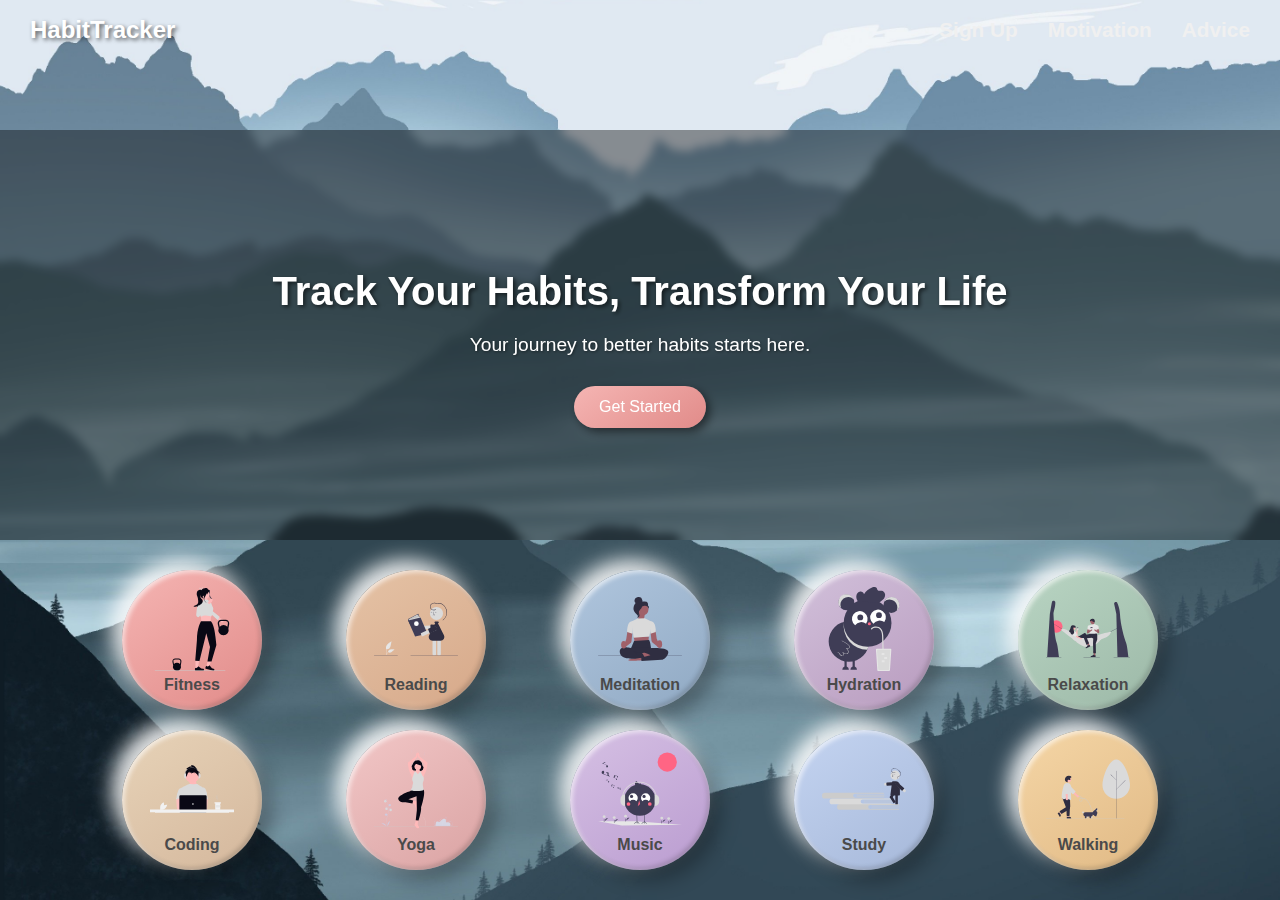
==== index.html @ 09db8ecf "add navbar" ====
<!DOCTYPE html>
<html lang="ru">
  <head>
    <meta charset="UTF-8" />
    <meta name="viewport" content="width=device-width, initial-scale=1.0" />
    <title>Трекер привычек</title>
    <link rel="stylesheet" href="styles.css" />
  </head>
  <body>
    <nav class="navbar">
      <div class="nav-logo">HabitTracker</div>
      <ul class="nav-links">
        <li><a href="#signup">Sign Up</a></li>
        <li><a href="#motivation">Motivation</a></li>
        <li><a href="#advice">Advice</a></li>
      </ul>
    </nav>

    <section class="hero-section">
      <div class="hero-content">
        <h1>Track Your Habits, Transform Your Life</h1>
        <p>Your journey to better habits starts here.</p>
        <button class="cta-button">Get Started</button>
      </div>
    </section>

    <div class="container">
      <div class="grid">
        <a href="calendar.html?habit=fitness" class="habit-button fitness"
          ><img src="images/fitness.svg" alt="Fitness" />Fitness</a
        >
        <a href="calendar.html?habit=reading" class="habit-button reading"
          ><img src="images/reading.svg" alt="Reading" />Reading</a
        >
        <a href="calendar.html?habit=meditation" class="habit-button meditation"
          ><img src="images/meditation.svg" alt="Meditation" />Meditation</a
        >
        <a href="calendar.html?habit=hydration" class="habit-button hydration"
          ><img src="images/hydration.svg" alt="Hydration" />Hydration</a
        >
        <a
          href="calendar.html?habit=relaxsation"
          class="habit-button relaxation"
          ><img src="images/relaxation.svg" alt="Relaxation" />Relaxation</a
        >
        <a href="calendar.html?habit=coding" class="habit-button coding"
          ><img src="images/coding.svg" alt="Coding" />Coding</a
        >
        <a href="calendar.html?habit=yoga" class="habit-button yoga"
          ><img src="images/yoga.svg" alt="Yoga" />Yoga</a
        >
        <a href="calendar.html?habit=music" class="habit-button music"
          ><img src="images/music.svg" alt="Music" />Music</a
        >
        <a href="calendar.html?habit=study" class="habit-button study"
          ><img src="images/study.svg" alt="Study" />Study</a
        >
        <a href="calendar.html?habit=walking" class="habit-button walking"
          ><img src="images/walking.svg" alt="Walking" />Walking</a
        >
      </div>
    </div>
    <script src="script.js"></script>
  </body>
</html>
---- styles.css ----
body {
  background-image: url("images/mountains.jpg");
  background-size: cover;
  background-position: center;
  background-repeat: no-repeat;
  text-align: center;
  font-family: "Poppins", sans-serif;
  min-height: 100vh;
  display: flex;
  flex-direction: column;
  justify-content: flex-end;
  align-items: center;
  padding-bottom: 20px;
  margin: 0;
}

html,
body {
  overflow-y: auto;
  height: 100%;
  margin: 0;
  padding: 0;
}

.navbar {
  width: 100%;
  height: 60px;
  display: flex;
  justify-content: space-between;
  align-items: center;
  padding: 0 30px;
  box-sizing: border-box;
  position: absolute;
  top: 0;
  left: 0;
  color: #fff;
  z-index: 100;
}

.nav-logo {
  font-size: 1.5rem;
  font-weight: bold;
  text-shadow: 2px 2px 4px rgba(0, 0, 0, 0.6);
}

.nav-links {
  list-style: none;
  display: flex;
  gap: 30px;
  margin: 0;
  padding: 0;
}

.nav-links li a {
  text-decoration: none;
  font-size: 1.3rem;
  font-weight: 600;
  color: #f0f0f0;
  position: relative;
  transition: color 0.3s ease;
}

.nav-links li a::after {
  content: "";
  position: absolute;
  left: 0;
  bottom: -5px;
  width: 100%;
  height: 3px;
  background: #f5b5b3;
  border-radius: 2px;
  transform: scaleX(0);
  transition: transform 0.3s ease;
}

.nav-links li a:hover {
  color: #f5b5b3;
}

.nav-links li a:hover::after {
  transform: scaleX(1);
}

.hero-section {
  height: 410px;
  width: 100%;
  display: flex;
  flex-direction: column;
  justify-content: center;
  align-items: center;
  color: #fff;
  text-align: center;
  padding: 20px;
  box-sizing: border-box;
  background: rgba(0, 0, 0, 0.4);
  backdrop-filter: blur(5px);
  margin-bottom: 30px; /* Add space between hero section and buttons */
}

.hero-content h1 {
  font-size: 2.5rem;
  margin-bottom: 20px;
  text-shadow: 2px 2px 4px rgba(0, 0, 0, 0.6);
}

.hero-content p {
  font-size: 1.2rem;
  margin-bottom: 30px;
  text-shadow: 1px 1px 3px rgba(0, 0, 0, 0.5);
}

.cta-button {
  padding: 12px 25px;
  border: none;
  border-radius: 25px;
  background: linear-gradient(145deg, #f5b5b3, #e18b89);
  color: #fff;
  font-size: 1rem;
  cursor: pointer;
  transition: transform 0.3s;
  box-shadow: 4px 4px 10px rgba(0, 0, 0, 0.5);
}

.cta-button:hover {
  transform: scale(1.05);
}

.container {
  padding: 0;
  width: 100vw;
  max-width: 1100px;
  margin: 0 auto;
  display: flex;
  justify-content: center;
}

.grid {
  display: grid;
  grid-template-columns: repeat(5, 1fr);
  gap: 20px;
  justify-content: center;
  width: 100%;
  max-width: none;
  margin: 0 auto;
  padding-bottom: 30px;
  justify-items: center;
}

/* === 3D КНОПКИ === */
.habit-button {
  text-decoration: none;
  border: none;
  border-radius: 50%;
  width: 140px;
  height: 140px;
  font-size: 16px;
  font-weight: bold;
  color: #4a4a4a;
  display: flex;
  flex-direction: column;
  align-items: center;
  justify-content: center;
  background: linear-gradient(145deg, #e8e8e8, #c5c5c5); /* Объёмный эффект */

  /* ГЛУБОКИЕ ТЕНИ (эффект выпуклости) */
  box-shadow: 10px 10px 20px rgba(0, 0, 0, 0.3),
    -10px -10px 20px rgba(255, 255, 255, 0.9),
    inset 2px 2px 5px rgba(255, 255, 255, 0.7),
    inset -2px -2px 5px rgba(0, 0, 0, 0.2);

  transition: transform 0.3s, box-shadow 0.3s;
  cursor: pointer;
}

/* При нажатии (эффект вдавливания) */
.habit-button:active {
  box-shadow: inset 8px 8px 15px rgba(0, 0, 0, 0.3),
    inset -8px -8px 15px rgba(255, 255, 255, 0.9);
  transform: scale(0.95);
}

/* Иконки */
.habit-button img {
  width: 60%;
  height: 60%;
  margin-bottom: 5px;
}

/* Анимация при наведении */
.habit-button:hover {
  transform: scale(1.1);
}

/* 🎨 Точные пастельные цвета */
.habit-button.fitness {
  background: linear-gradient(145deg, #f5b5b3, #e18b89);
}
.habit-button.reading {
  background: linear-gradient(145deg, #e5c3a6, #d6a889);
}
.habit-button.meditation {
  background: linear-gradient(145deg, #b0c6de, #90a9c3);
}
.habit-button.hydration {
  background: linear-gradient(145deg, #d2c1db, #b89bbe);
}
.habit-button.relaxation {
  background: linear-gradient(145deg, #b9d5c3, #9cb8a7);
}
.habit-button.coding {
  background: linear-gradient(145deg, #e7d3b8, #d4b79c);
}
.habit-button.yoga {
  background: linear-gradient(145deg, #f2c7c7, #daa3a3);
}
.habit-button.music {
  background: linear-gradient(145deg, #d6c1e4, #ba9cd0);
}
.habit-button.study {
  background: linear-gradient(145deg, #c4d4f1, #a6b8d9);
}
.habit-button.walking {
  background: linear-gradient(145deg, #f5d6a6, #e0b985);
}
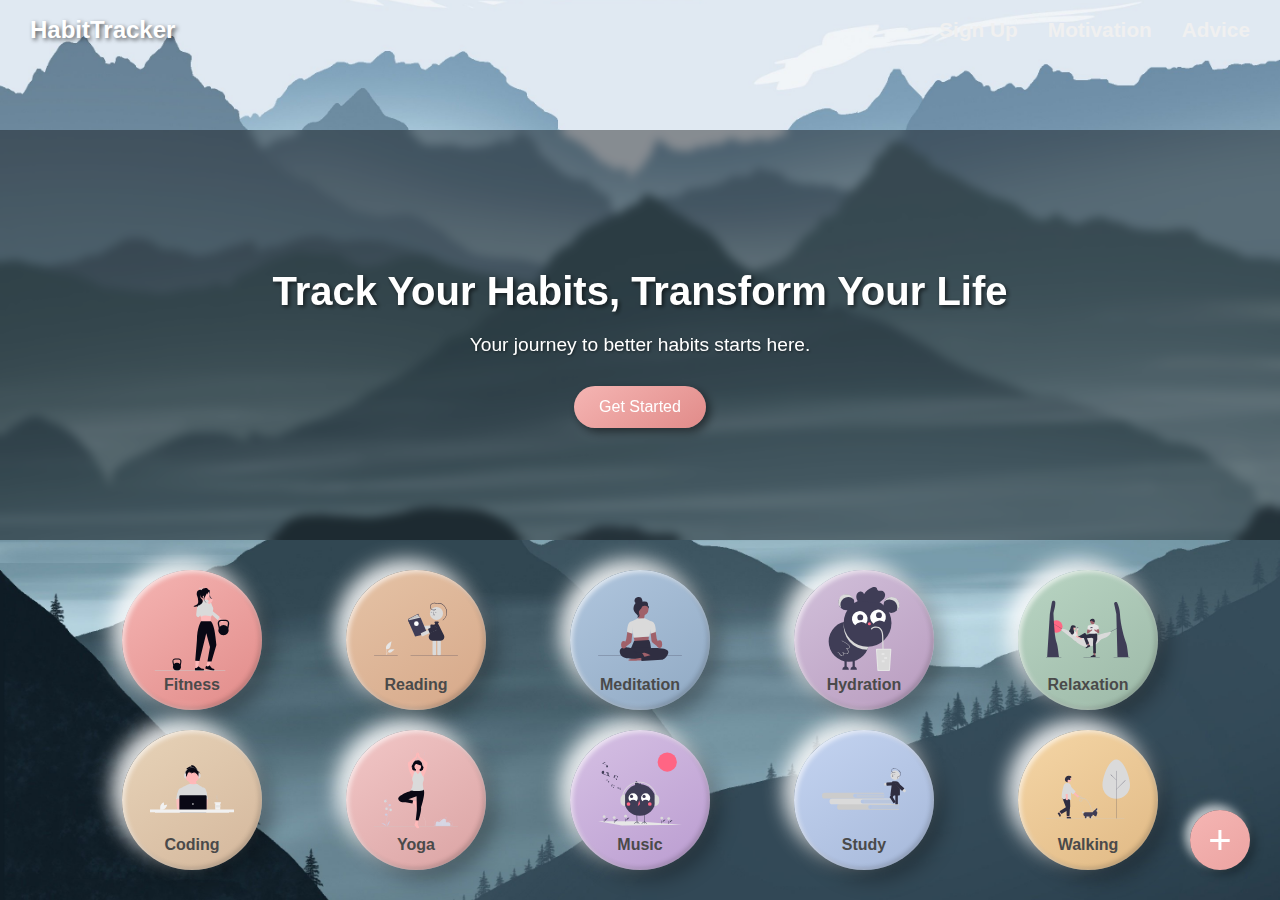
==== commit 8c621c50: "make "add button"" ====
--- a/index.html
+++ b/index.html
@@ -59,6 +59,7 @@
           ><img src="images/walking.svg" alt="Walking" />Walking</a
         >
       </div>
+      <button class="add-button">+</button>
     </div>
     <script src="script.js"></script>
   </body>
--- a/styles.css
+++ b/styles.css
@@ -222,3 +222,33 @@
 .habit-button.walking {
   background: linear-gradient(145deg, #f5d6a6, #e0b985);
 }
+
+.add-button {
+  position: fixed;
+  bottom: 30px;
+  right: 30px;
+  width: 60px;
+  height: 60px;
+  border: none;
+  border-radius: 50%;
+  background: linear-gradient(145deg, #f5b5b3, #eca4a2);
+  box-shadow: 5px 5px 10px rgba(0, 0, 0, 0.3),
+    -5px -5px 10px rgba(255, 255, 255, 0.7);
+  color: #fff;
+  font-size: 2.5rem;
+  cursor: pointer;
+  transition: transform 0.3s, box-shadow 0.3s;
+  display: flex;
+  align-items: center;
+  justify-content: center;
+}
+
+.add-button:hover {
+  transform: scale(1.1);
+}
+
+.add-button:active {
+  box-shadow: inset 5px 5px 10px rgba(0, 0, 0, 0.3),
+    inset -5px -5px 10px rgba(255, 255, 255, 0.7);
+  transform: scale(0.95);
+}
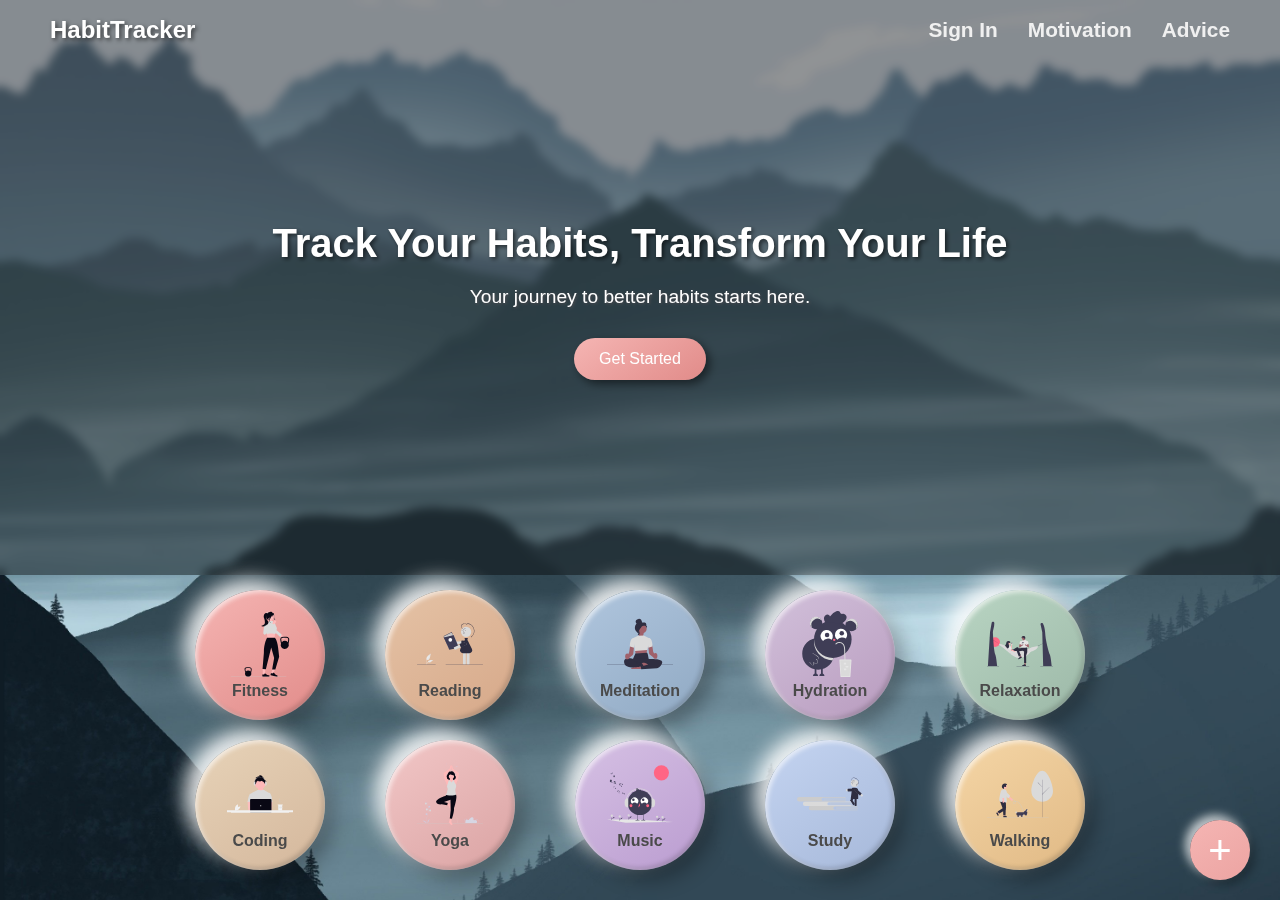
==== commit 81683d79: "commit of current state" ====
--- a/index.html
+++ b/index.html
@@ -1,16 +1,16 @@
 <!DOCTYPE html>
-<html lang="ru">
+<html lang="eng">
   <head>
     <meta charset="UTF-8" />
     <meta name="viewport" content="width=device-width, initial-scale=1.0" />
-    <title>Трекер привычек</title>
+    <title>Habit Tracker</title>
     <link rel="stylesheet" href="styles.css" />
   </head>
   <body>
     <nav class="navbar">
       <div class="nav-logo">HabitTracker</div>
       <ul class="nav-links">
-        <li><a href="#signup">Sign Up</a></li>
+        <li><a href="#signup">Sign In</a></li>
         <li><a href="#motivation">Motivation</a></li>
         <li><a href="#advice">Advice</a></li>
       </ul>
@@ -27,39 +27,66 @@
     <div class="container">
       <div class="grid">
         <a href="calendar.html?habit=fitness" class="habit-button fitness"
-          ><img src="images/fitness.svg" alt="Fitness" />Fitness</a
-        >
+          ><img src="images/fitness.svg" alt="Fitness" />Fitness
+        </a>
+        <button class="delete-button">×</button>
         <a href="calendar.html?habit=reading" class="habit-button reading"
-          ><img src="images/reading.svg" alt="Reading" />Reading</a
-        >
+          ><img src="images/reading.svg" alt="Reading" />Reading
+        </a>
+        <button class="delete-button">×</button>
         <a href="calendar.html?habit=meditation" class="habit-button meditation"
-          ><img src="images/meditation.svg" alt="Meditation" />Meditation</a
-        >
+          ><img src="images/meditation.svg" alt="Meditation" />Meditation
+        </a>
+        <button class="delete-button">×</button>
         <a href="calendar.html?habit=hydration" class="habit-button hydration"
-          ><img src="images/hydration.svg" alt="Hydration" />Hydration</a
-        >
+          ><img src="images/hydration.svg" alt="Hydration" />Hydration
+        </a>
+        <button class="delete-button">×</button>
         <a
           href="calendar.html?habit=relaxsation"
           class="habit-button relaxation"
-          ><img src="images/relaxation.svg" alt="Relaxation" />Relaxation</a
-        >
+          ><img src="images/relaxation.svg" alt="Relaxation" />Relaxation
+        </a>
+        <button class="delete-button">×</button>
         <a href="calendar.html?habit=coding" class="habit-button coding"
-          ><img src="images/coding.svg" alt="Coding" />Coding</a
-        >
+          ><img src="images/coding.svg" alt="Coding" />Coding
+        </a>
+        <button class="delete-button">×</button>
         <a href="calendar.html?habit=yoga" class="habit-button yoga"
-          ><img src="images/yoga.svg" alt="Yoga" />Yoga</a
-        >
+          ><img src="images/yoga.svg" alt="Yoga" />Yoga
+        </a>
+        <button class="delete-button">×</button>
         <a href="calendar.html?habit=music" class="habit-button music"
-          ><img src="images/music.svg" alt="Music" />Music</a
-        >
+          ><img src="images/music.svg" alt="Music" />Music
+        </a>
+        <button class="delete-button">×</button>
         <a href="calendar.html?habit=study" class="habit-button study"
-          ><img src="images/study.svg" alt="Study" />Study</a
-        >
+          ><img src="images/study.svg" alt="Study" />Study
+        </a>
+        <button class="delete-button">×</button>
         <a href="calendar.html?habit=walking" class="habit-button walking"
-          ><img src="images/walking.svg" alt="Walking" />Walking</a
-        >
+          ><img src="images/walking.svg" alt="Walking" />Walking
+        </a>
+        <button class="delete-button">×</button>
       </div>
       <button class="add-button">+</button>
+      <!-- To add new habbits -->
+      <div id="habitModal" class="modal">
+        <div class="modal-content">
+          <span class="close">&times;</span>
+          <h2>Add a New Habit</h2>
+
+          <input type="text" id="habitInput" placeholder="Enter habit name" />
+
+          <label for="habitImage">Upload Image:</label>
+          <input type="file" id="habitImage" accept="image/*" />
+
+          <p>And/Or Choose a Color:</p>
+          <div class="color-options"></div>
+
+          <button id="saveHabit">Save</button>
+        </div>
+      </div>
     </div>
     <script src="script.js"></script>
   </body>
--- a/styles.css
+++ b/styles.css
@@ -1,3 +1,4 @@
+/* good */
 body {
   background-image: url("images/mountains.jpg");
   background-size: cover;
@@ -8,10 +9,13 @@
   min-height: 100vh;
   display: flex;
   flex-direction: column;
-  justify-content: flex-end;
+  justify-content: flex-start;
   align-items: center;
   padding-bottom: 20px;
   margin: 0;
+  padding: 0;
+  overflow-y: auto;
+  height: auto;
 }
 
 html,
@@ -28,13 +32,15 @@
   display: flex;
   justify-content: space-between;
   align-items: center;
-  padding: 0 30px;
+  padding: 0 50px;
   box-sizing: border-box;
   position: absolute;
   top: 0;
   left: 0;
   color: #fff;
-  z-index: 100;
+  z-index: 10;
+  background: none;
+  backdrop-filter: none;
 }
 
 .nav-logo {
@@ -82,7 +88,7 @@
 }
 
 .hero-section {
-  height: 410px;
+  height: 100vh;
   width: 100%;
   display: flex;
   flex-direction: column;
@@ -90,11 +96,12 @@
   align-items: center;
   color: #fff;
   text-align: center;
-  padding: 20px;
+  padding: 35px 0;
   box-sizing: border-box;
   background: rgba(0, 0, 0, 0.4);
   backdrop-filter: blur(5px);
   margin-bottom: 30px; /* Add space between hero section and buttons */
+  position: relative;
 }
 
 .hero-content h1 {
@@ -106,7 +113,7 @@
 .hero-content p {
   font-size: 1.2rem;
   margin-bottom: 30px;
-  text-shadow: 1px 1px 3px rgba(0, 0, 0, 0.5);
+  text-shadow: 1px 1px 3px rgba(116, 91, 91, 0.5);
 }
 
 .cta-button {
@@ -126,24 +133,37 @@
 }
 
 .container {
-  padding: 0;
-  width: 100vw;
+  padding: 15px; /* this*/
+  width: 100%;
   max-width: 1100px;
   margin: 0 auto;
   display: flex;
-  justify-content: center;
+  align-items: center; /* Center content */
+  min-height: 100vh; /* Allow growth */
+  overflow-y: auto; /* Ensure scrolling */
+  overflow: visible;
+  min-height: auto;
+  flex-wrap: wrap;
+  flex-direction: column; /* Ensure buttons stack naturally */
+  justify-content: center;
+  gap: 20px;
+  margin-top: -30px;
+  padding-bottom: 0;
+  margin-bottom: 0;
 }
 
 .grid {
   display: grid;
-  grid-template-columns: repeat(5, 1fr);
+  grid-template-columns: repeat(5, 170px);
   gap: 20px;
   justify-content: center;
+  align-items: center;
   width: 100%;
   max-width: none;
   margin: 0 auto;
   padding-bottom: 30px;
   justify-items: center;
+  overflow: visible;
 }
 
 /* === 3D КНОПКИ === */
@@ -151,8 +171,9 @@
   text-decoration: none;
   border: none;
   border-radius: 50%;
-  width: 140px;
-  height: 140px;
+  width: 130px;
+  height: 130px;
+  max-height: 130px;
   font-size: 16px;
   font-weight: bold;
   color: #4a4a4a;
@@ -161,6 +182,11 @@
   align-items: center;
   justify-content: center;
   background: linear-gradient(145deg, #e8e8e8, #c5c5c5); /* Объёмный эффект */
+  overflow: visible;
+  box-sizing: border-box;
+  margin: 0;
+  padding: 10px;
+  position: relative;
 
   /* ГЛУБОКИЕ ТЕНИ (эффект выпуклости) */
   box-shadow: 10px 10px 20px rgba(0, 0, 0, 0.3),
@@ -223,9 +249,54 @@
   background: linear-gradient(145deg, #f5d6a6, #e0b985);
 }
 
+.delete-button {
+  position: absolute;
+  top: -10px; /* Adjust position slightly above */
+  right: -10px; /* Adjust position slightly outside */
+  width: 30px;
+  height: 30px;
+  background: #121111;
+  color: white;
+  font-size: 16px;
+  border: none;
+  border-radius: 50%;
+  display: none; /* Initially hidden */
+  align-items: center;
+  justify-content: center;
+  cursor: pointer;
+  box-shadow: 2px 2px 5px rgba(0, 0, 0, 0.2);
+  transition: transform 0.2s, opacity 0.2s;
+  z-index: 1000;
+  pointer-events: auto;
+}
+
+.habit-button:hover .delete-button {
+  display: flex !important; /* Show button on hover */
+}
+
+.delete-button:hover {
+  transform: scale(1.1);
+}
+
+.habit-button:hover .delete-button,
+.habit-button .delete-button:hover {
+  display: flex !important;
+}
+
+.habit-button::after {
+  content: "";
+  position: absolute;
+  top: -10px; /* Adjust as needed */
+  right: -10px; /* Adjust as needed */
+  width: 40px; /* Width of the invisible bridge */
+  height: 40px; /* Height of the invisible bridge */
+  background: transparent; /* Invisible area */
+  pointer-events: auto; /* Allows hover detection */
+}
+
 .add-button {
   position: fixed;
-  bottom: 30px;
+  bottom: 20px;
   right: 30px;
   width: 60px;
   height: 60px;
@@ -252,3 +323,147 @@
     inset -5px -5px 10px rgba(255, 255, 255, 0.7);
   transform: scale(0.95);
 }
+
+.modal {
+  display: none;
+  position: fixed;
+  z-index: 1000;
+  left: 50%;
+  top: 50%;
+  transform: translate(-50%, -50%);
+  width: 320px;
+  padding: 20px;
+  border-radius: 10px;
+  text-align: center;
+  background: #fdc9c7; /* Soft pink background */
+  box-shadow: 0px 0px 20px rgba(0, 0, 0, 0.2); /* Softer, more diffused shadow */
+  overflow: hidden; /* For rounded corners on top */
+}
+
+.modal-content {
+  display: flex;
+  flex-direction: column;
+  align-items: center;
+  padding: 25px; /* Increased padding */
+}
+
+.modal h2 {
+  color: #d14f8a; /* Deeper pink title */
+  margin-bottom: 20px;
+  font-weight: 600;
+}
+
+.modal input {
+  width: 80%;
+  padding: 8px;
+  margin: 10px 0;
+  border: 1px solid #ccc;
+  border-radius: 5px;
+}
+
+.modal input[type="text"],
+.modal input[type="file"] {
+  width: calc(100% - 22px); /* Account for padding and border */
+  padding: 10px;
+  margin: 15px 0;
+  border: 1px solid #f0b8c8; /* Lighter pink border */
+  border-radius: 8px; /* Slightly more rounded corners */
+  box-sizing: border-box; /* Prevents padding from increasing width */
+  transition: border-color 0.3s; /* Smooth border color transition */
+}
+
+.modal input[type="text"]:focus,
+.modal input[type="file"]:focus {
+  outline: none;
+  border-color: #d14f8a; /* Highlight on focus */
+  box-shadow: 0 0 5px rgba(210, 80, 137, 0.2); /* Subtle glow on focus */
+}
+
+.modal label {
+  color: #d14f8a; /* Pink label color */
+  margin-bottom: 5px;
+  display: block; /* Makes the label a block element */
+  text-align: left; /* Align label text to the left */
+}
+
+.modal button {
+  margin-top: 10px;
+  background: linear-gradient(145deg, #f781bf, #e15b9b); /* Pink gradient */
+  color: white;
+  padding: 12px 25px;
+  border: none;
+  border-radius: 8px; /* More rounded button */
+  cursor: pointer;
+  transition: background 0.3s, transform 0.2s, box-shadow 0.2s; /* Added transitions */
+  box-shadow: 3px 3px 6px rgba(0, 0, 0, 0.2); /* Added a subtle shadow */
+}
+
+.modal button:hover {
+  background: linear-gradient(
+    145deg,
+    #f990c7,
+    #e667a4
+  ); /* Darker pink on hover */
+  transform: translateY(-2px); /* Slightly lift on hover */
+  box-shadow: 5px 5px 8px rgba(0, 0, 0, 0.25); /* More prominent shadow on hover */
+}
+
+.modal button:active {
+  background: linear-gradient(
+    145deg,
+    #e15b9b,
+    #f781bf
+  ); /* Reversed gradient on click */
+  transform: translateY(0); /* Reset transform on click */
+  box-shadow: inset 2px 2px 4px rgba(0, 0, 0, 0.15); /* Inset shadow on click */
+}
+
+.close {
+  position: absolute;
+  right: 10px;
+  top: 10px;
+  cursor: pointer;
+  font-size: 20px;
+  color: #d14f8a; /* Pink close icon */
+  opacity: 0.8; /* Slightly less opaque */
+  transition: opacity 0.3s; /* Smooth transition for opacity */
+}
+
+.close:hover {
+  opacity: 1; /* Fully opaque on hover */
+  transform: scale(1.1); /* Slightly enlarge on hover */
+}
+
+.color-options {
+  gap: 10px;
+  display: grid;
+  grid-template-columns: repeat(
+    auto-fit,
+    minmax(35px, 1fr)
+  ); /* Responsive columns */
+  grid-gap: 10px; /* Consistent gap between colors */
+  margin: 15px 0;
+  justify-content: center;
+  max-width: 250px;
+}
+
+.color-choice {
+  width: 35px;
+  height: 35px;
+  border-radius: 50%;
+  cursor: pointer;
+  border: 3px solid transparent; /* Increased border width */
+  transition: transform 0.2s, border-color 0.2s; /* Added transitions */
+  box-shadow: 2px 2px 4px rgba(0, 0, 0, 0.15); /* Added a subtle shadow */
+}
+
+.color-choice:hover {
+  transform: scale(1.1); /* Slightly enlarge on hover */
+  box-shadow: 3px 3px 5px rgba(0, 0, 0, 0.2); /* More prominent shadow on hover */
+}
+
+.color-choice.selected {
+  border: 2px solid black;
+  border-color: #d14f8a; /* Pink border for selected color */
+  box-shadow: 0 0 8px rgba(210, 80, 137, 0.3);
+}
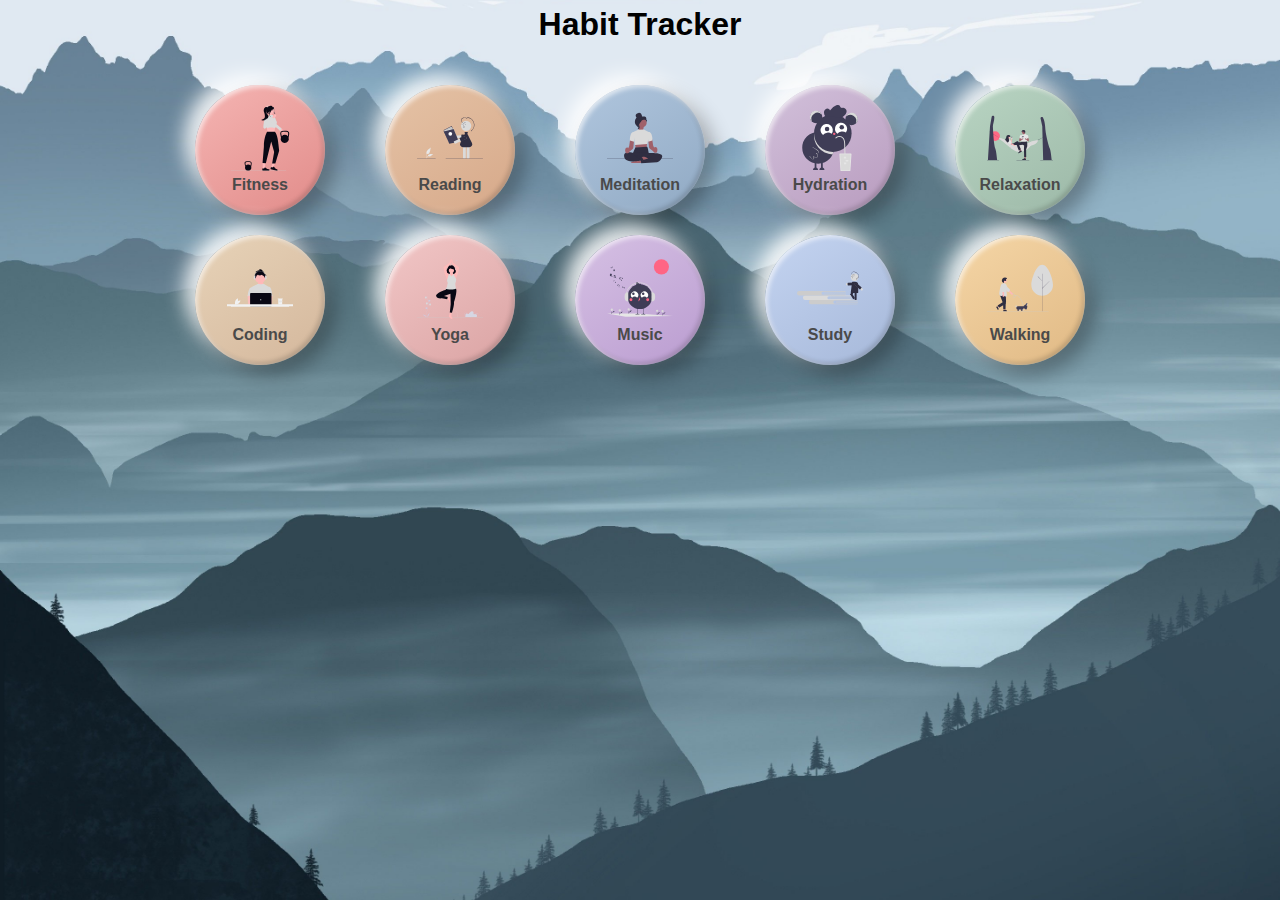
==== commit e336a11b: "адаптивность" ====
--- a/index.html
+++ b/index.html
@@ -1,93 +1,27 @@
 <!DOCTYPE html>
-<html lang="eng">
-  <head>
-    <meta charset="UTF-8" />
-    <meta name="viewport" content="width=device-width, initial-scale=1.0" />
-    <title>Habit Tracker</title>
-    <link rel="stylesheet" href="styles.css" />
-  </head>
-  <body>
-    <nav class="navbar">
-      <div class="nav-logo">HabitTracker</div>
-      <ul class="nav-links">
-        <li><a href="#signup">Sign In</a></li>
-        <li><a href="#motivation">Motivation</a></li>
-        <li><a href="#advice">Advice</a></li>
-      </ul>
-    </nav>
-
-    <section class="hero-section">
-      <div class="hero-content">
-        <h1>Track Your Habits, Transform Your Life</h1>
-        <p>Your journey to better habits starts here.</p>
-        <button class="cta-button">Get Started</button>
-      </div>
-    </section>
-
+<html lang="ru">
+<head>
+    <meta charset="UTF-8">
+    <meta name="viewport" content="width=device-width, initial-scale=1.0">
+    <title>Трекер привычек</title>
+    <link rel="stylesheet" href="styles.css">
+</head>
+<body>
     <div class="container">
-      <div class="grid">
-        <a href="calendar.html?habit=fitness" class="habit-button fitness"
-          ><img src="images/fitness.svg" alt="Fitness" />Fitness
-        </a>
-        <button class="delete-button">×</button>
-        <a href="calendar.html?habit=reading" class="habit-button reading"
-          ><img src="images/reading.svg" alt="Reading" />Reading
-        </a>
-        <button class="delete-button">×</button>
-        <a href="calendar.html?habit=meditation" class="habit-button meditation"
-          ><img src="images/meditation.svg" alt="Meditation" />Meditation
-        </a>
-        <button class="delete-button">×</button>
-        <a href="calendar.html?habit=hydration" class="habit-button hydration"
-          ><img src="images/hydration.svg" alt="Hydration" />Hydration
-        </a>
-        <button class="delete-button">×</button>
-        <a
-          href="calendar.html?habit=relaxsation"
-          class="habit-button relaxation"
-          ><img src="images/relaxation.svg" alt="Relaxation" />Relaxation
-        </a>
-        <button class="delete-button">×</button>
-        <a href="calendar.html?habit=coding" class="habit-button coding"
-          ><img src="images/coding.svg" alt="Coding" />Coding
-        </a>
-        <button class="delete-button">×</button>
-        <a href="calendar.html?habit=yoga" class="habit-button yoga"
-          ><img src="images/yoga.svg" alt="Yoga" />Yoga
-        </a>
-        <button class="delete-button">×</button>
-        <a href="calendar.html?habit=music" class="habit-button music"
-          ><img src="images/music.svg" alt="Music" />Music
-        </a>
-        <button class="delete-button">×</button>
-        <a href="calendar.html?habit=study" class="habit-button study"
-          ><img src="images/study.svg" alt="Study" />Study
-        </a>
-        <button class="delete-button">×</button>
-        <a href="calendar.html?habit=walking" class="habit-button walking"
-          ><img src="images/walking.svg" alt="Walking" />Walking
-        </a>
-        <button class="delete-button">×</button>
-      </div>
-      <button class="add-button">+</button>
-      <!-- To add new habbits -->
-      <div id="habitModal" class="modal">
-        <div class="modal-content">
-          <span class="close">&times;</span>
-          <h2>Add a New Habit</h2>
-
-          <input type="text" id="habitInput" placeholder="Enter habit name" />
-
-          <label for="habitImage">Upload Image:</label>
-          <input type="file" id="habitImage" accept="image/*" />
-
-          <p>And/Or Choose a Color:</p>
-          <div class="color-options"></div>
-
-          <button id="saveHabit">Save</button>
-        </div>
-      </div>
-    </div>
+        <h1>Habit Tracker</h1>
+        <div class="grid">
+          <a href="calendar.html?habit=fitness" class="habit-button fitness"><img src="images/fitness.svg" alt="Fitness">Fitness</a>
+          <a href="calendar.html?habit=reading" class="habit-button reading"><img src="images/reading.svg" alt="Reading">Reading</a>
+          <a href="calendar.html?habit=meditation" class="habit-button meditation"><img src="images/meditation.svg" alt="Meditation">Meditation</a>
+          <a href="calendar.html?habit=hydration" class="habit-button hydration"><img src="images/hydration.svg" alt="Hydration">Hydration</a>
+          <a href="calendar.html?habit=relaxation" class="habit-button relaxation"><img src="images/relaxation.svg" alt="Relaxation">Relaxation</a>
+          <a href="calendar.html?habit=coding" class="habit-button coding"><img src="images/coding.svg" alt="Coding">Coding</a>
+          <a href="calendar.html?habit=yoga" class="habit-button yoga"><img src="images/yoga.svg" alt="Yoga">Yoga</a>
+          <a href="calendar.html?habit=music" class="habit-button music"><img src="images/music.svg" alt="Music">Music</a>
+          <a href="calendar.html?habit=study" class="habit-button study"><img src="images/study.svg" alt="Study">Study</a>
+          <a href="calendar.html?habit=walking" class="habit-button walking"><img src="images/walking.svg" alt="Walking">Walking</a>
+      </div>      
+  </div>
     <script src="script.js"></script>
-  </body>
-</html>
+</body>
+</html>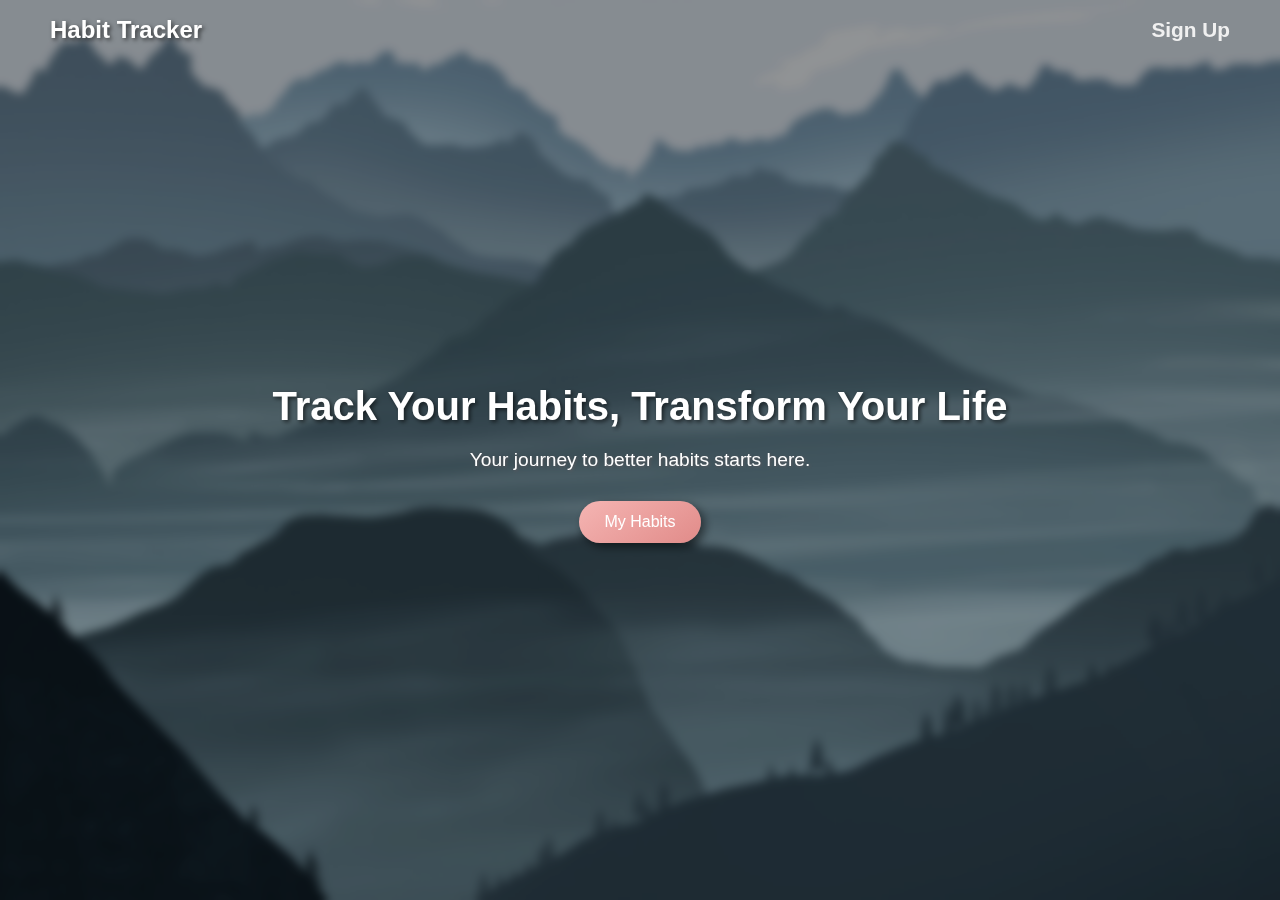
==== commit a72896a4: "change layout and signup/signin" ====
--- a/index.html
+++ b/index.html
@@ -1,27 +1,29 @@
 <!DOCTYPE html>
-<html lang="ru">
-<head>
-    <meta charset="UTF-8">
-    <meta name="viewport" content="width=device-width, initial-scale=1.0">
-    <title>Трекер привычек</title>
-    <link rel="stylesheet" href="styles.css">
-</head>
-<body>
-    <div class="container">
-        <h1>Habit Tracker</h1>
-        <div class="grid">
-          <a href="calendar.html?habit=fitness" class="habit-button fitness"><img src="images/fitness.svg" alt="Fitness">Fitness</a>
-          <a href="calendar.html?habit=reading" class="habit-button reading"><img src="images/reading.svg" alt="Reading">Reading</a>
-          <a href="calendar.html?habit=meditation" class="habit-button meditation"><img src="images/meditation.svg" alt="Meditation">Meditation</a>
-          <a href="calendar.html?habit=hydration" class="habit-button hydration"><img src="images/hydration.svg" alt="Hydration">Hydration</a>
-          <a href="calendar.html?habit=relaxation" class="habit-button relaxation"><img src="images/relaxation.svg" alt="Relaxation">Relaxation</a>
-          <a href="calendar.html?habit=coding" class="habit-button coding"><img src="images/coding.svg" alt="Coding">Coding</a>
-          <a href="calendar.html?habit=yoga" class="habit-button yoga"><img src="images/yoga.svg" alt="Yoga">Yoga</a>
-          <a href="calendar.html?habit=music" class="habit-button music"><img src="images/music.svg" alt="Music">Music</a>
-          <a href="calendar.html?habit=study" class="habit-button study"><img src="images/study.svg" alt="Study">Study</a>
-          <a href="calendar.html?habit=walking" class="habit-button walking"><img src="images/walking.svg" alt="Walking">Walking</a>
-      </div>      
-  </div>
+<html lang="en">
+  <head>
+    <meta charset="UTF-8" />
+    <meta name="viewport" content="width=device-width, initial-scale=1.0" />
+    <title>Habit Tracker</title>
+    <link rel="stylesheet" href="styles.css" />
+    <link rel="icon" href="images/favicon.png" />
+  </head>
+  <body>
+    <nav class="navbar">
+      <div class="nav-logo">Habit Tracker</div>
+      <ul class="nav-links">
+        <li><a href="signup.html">Sign Up</a></li>
+      </ul>
+    </nav>
+
+    <section class="hero-section">
+      <div class="hero-content">
+        <h1>Track Your Habits, Transform Your Life</h1>
+        <p>Your journey to better habits starts here.</p>
+        <a href="login.html">
+          <button class="cta-button">My Habits</button>
+        </a>
+      </div>
+    </section>
     <script src="script.js"></script>
-</body>
-</html>+  </body>
+</html>
--- a/styles.css
+++ b/styles.css
@@ -15,13 +15,13 @@
   margin: 0;
   padding: 0;
   overflow-y: auto;
+  overflow-x: hidden;
   height: auto;
 }
 
 html,
 body {
   overflow-y: auto;
-  height: 100%;
   margin: 0;
   padding: 0;
 }
@@ -34,12 +34,11 @@
   align-items: center;
   padding: 0 50px;
   box-sizing: border-box;
-  position: absolute;
+  position: fixed;
   top: 0;
   left: 0;
   color: #fff;
-  z-index: 10;
-  background: none;
+  z-index: 1000;
   backdrop-filter: none;
 }
 
@@ -89,18 +88,17 @@
 
 .hero-section {
   height: 100vh;
-  width: 100%;
+  width: 100vw;
   display: flex;
   flex-direction: column;
   justify-content: center;
   align-items: center;
   color: #fff;
   text-align: center;
-  padding: 35px 0;
+  padding: 0;
   box-sizing: border-box;
   background: rgba(0, 0, 0, 0.4);
   backdrop-filter: blur(5px);
-  margin-bottom: 30px; /* Add space between hero section and buttons */
   position: relative;
 }
 
@@ -133,29 +131,28 @@
 }
 
 .container {
-  padding: 15px; /* this*/
-  width: 100%;
-  max-width: 1100px;
+  padding-top: 100px; /* this*/
+  width: 100%;
+  max-width: 1200px;
   margin: 0 auto;
   display: flex;
   align-items: center; /* Center content */
-  min-height: 100vh; /* Allow growth */
+  min-height: auto; /* Allow growth */
   overflow-y: auto; /* Ensure scrolling */
-  overflow: visible;
-  min-height: auto;
   flex-wrap: wrap;
   flex-direction: column; /* Ensure buttons stack naturally */
   justify-content: center;
   gap: 20px;
-  margin-top: -30px;
   padding-bottom: 0;
   margin-bottom: 0;
+  margin-top: 60px;
 }
 
 .grid {
   display: grid;
-  grid-template-columns: repeat(5, 170px);
-  gap: 20px;
+  grid-template-columns: repeat(5, 1fr);
+  gap: 10px;
+  row-gap: 20px;
   justify-content: center;
   align-items: center;
   width: 100%;
@@ -171,9 +168,9 @@
   text-decoration: none;
   border: none;
   border-radius: 50%;
-  width: 130px;
-  height: 130px;
-  max-height: 130px;
+  width: 150px;
+  height: 150px;
+  max-height: 150px;
   font-size: 16px;
   font-weight: bold;
   color: #4a4a4a;
@@ -187,10 +184,11 @@
   margin: 0;
   padding: 10px;
   position: relative;
+  margin-top: 10px;
 
   /* ГЛУБОКИЕ ТЕНИ (эффект выпуклости) */
   box-shadow: 10px 10px 20px rgba(0, 0, 0, 0.3),
-    -10px -10px 20px rgba(255, 255, 255, 0.9),
+    0px 2px 10px rgba(255, 255, 255, 0.9),
     inset 2px 2px 5px rgba(255, 255, 255, 0.7),
     inset -2px -2px 5px rgba(0, 0, 0, 0.2);
 
@@ -219,34 +217,34 @@
 
 /* 🎨 Точные пастельные цвета */
 .habit-button.fitness {
-  background: linear-gradient(145deg, #f5b5b3, #e18b89);
+  background: linear-gradient(145deg, #d4a5a5, #b88c8c); /* Muted Rose */
 }
 .habit-button.reading {
-  background: linear-gradient(145deg, #e5c3a6, #d6a889);
+  background: linear-gradient(145deg, #c8b6a6, #a99786); /* Soft Coffee */
 }
 .habit-button.meditation {
-  background: linear-gradient(145deg, #b0c6de, #90a9c3);
+  background: linear-gradient(145deg, #a7bfc9, #8ea3b0); /* Faded Steel Blue */
 }
 .habit-button.hydration {
-  background: linear-gradient(145deg, #d2c1db, #b89bbe);
+  background: linear-gradient(145deg, #b8c6d9, #9da8bb); /* Subtle Cloud Blue */
 }
 .habit-button.relaxation {
-  background: linear-gradient(145deg, #b9d5c3, #9cb8a7);
+  background: linear-gradient(145deg, #afc8b2, #94a897); /* Gentle Sage Green */
 }
 .habit-button.coding {
-  background: linear-gradient(145deg, #e7d3b8, #d4b79c);
+  background: linear-gradient(145deg, #d1bfa5, #b9a188); /* Classy Sandstone */
 }
 .habit-button.yoga {
-  background: linear-gradient(145deg, #f2c7c7, #daa3a3);
+  background: linear-gradient(145deg, #d5a7a7, #b88d8d); /* Elegant Blush */
 }
 .habit-button.music {
-  background: linear-gradient(145deg, #d6c1e4, #ba9cd0);
+  background: linear-gradient(145deg, #c3b0d6, #a791b7); /* Soft Lavender */
 }
 .habit-button.study {
-  background: linear-gradient(145deg, #c4d4f1, #a6b8d9);
+  background: linear-gradient(145deg, #a5b8d4, #8c9dbb); /* Muted Denim Blue */
 }
 .habit-button.walking {
-  background: linear-gradient(145deg, #f5d6a6, #e0b985);
+  background: linear-gradient(145deg, #d1c1a5, #b3a489); /* Warm Oat Beige */
 }
 
 .delete-button {
@@ -297,14 +295,14 @@
 .add-button {
   position: fixed;
   bottom: 20px;
-  right: 30px;
+  right: 10px;
   width: 60px;
   height: 60px;
   border: none;
   border-radius: 50%;
   background: linear-gradient(145deg, #f5b5b3, #eca4a2);
   box-shadow: 5px 5px 10px rgba(0, 0, 0, 0.3),
-    -5px -5px 10px rgba(255, 255, 255, 0.7);
+    -2px 2px 12px rgba(255, 255, 255, 0.7);
   color: #fff;
   font-size: 2.5rem;
   cursor: pointer;
@@ -335,7 +333,7 @@
   padding: 20px;
   border-radius: 10px;
   text-align: center;
-  background: #fdc9c7; /* Soft pink background */
+  background: #d8e2dc; /* Soft pink background */
   box-shadow: 0px 0px 20px rgba(0, 0, 0, 0.2); /* Softer, more diffused shadow */
   overflow: hidden; /* For rounded corners on top */
 }
@@ -467,3 +465,76 @@
   border-color: #d14f8a; /* Pink border for selected color */
   box-shadow: 0 0 8px rgba(210, 80, 137, 0.3);
 }
+
+/* Center the entire form */
+.auth-container {
+  display: flex;
+  justify-content: center;
+  align-items: center;
+  width: 100%;
+  max-width: 400px;
+  margin: auto;
+  padding: 20px; /* Added padding for spacing */
+  flex-grow: 1;
+  height: 100vh; /* Ensure it takes up full viewport height */
+  box-sizing: border-box;
+}
+
+/* Adjust form box styling */
+.auth-box {
+  background: rgba(255, 255, 255, 0.95);
+  padding: 40px; /* Increased padding for better spacing */
+  border-radius: 12px;
+  box-shadow: 0 4px 12px rgba(0, 0, 0, 0.2);
+  text-align: center;
+  width: 100%;
+  max-width: 400px;
+}
+
+/* Style input fields */
+.input-group {
+  width: 100%;
+  margin-bottom: 20px; /* Increased spacing between inputs */
+}
+
+.input-group input {
+  width: calc(100% - 24px); /* Adjusted width for uniform padding */
+  padding: 12px;
+  font-size: 1rem;
+  border: 1px solid #ccc;
+  border-radius: 8px; /* Slightly rounded edges */
+  box-shadow: inset 0 2px 4px rgba(0, 0, 0, 0.1);
+  transition: border 0.3s ease-in-out, box-shadow 0.3s ease-in-out;
+}
+
+/* Input focus styling */
+.input-group input:focus {
+  border-color: #007bff;
+  box-shadow: 0 0 6px rgba(0, 123, 255, 0.25);
+  outline: none;
+}
+
+/* Adjust submit button */
+.auth-button {
+  width: 100%;
+  padding: 12px;
+  background-color: #5cc473;
+  color: #fff;
+  font-size: 1.1rem;
+  border: none;
+  border-radius: 8px;
+  cursor: pointer;
+  transition: background 0.3s ease, transform 0.2s ease;
+}
+
+.auth-button:hover {
+  background-color: #267e39;
+  transform: translateY(-2px);
+}
+
+/* Responsive tweaks */
+@media (max-width: 600px) {
+  .auth-box {
+    padding: 20px; /* Adjust padding for smaller screens */
+  }
+}
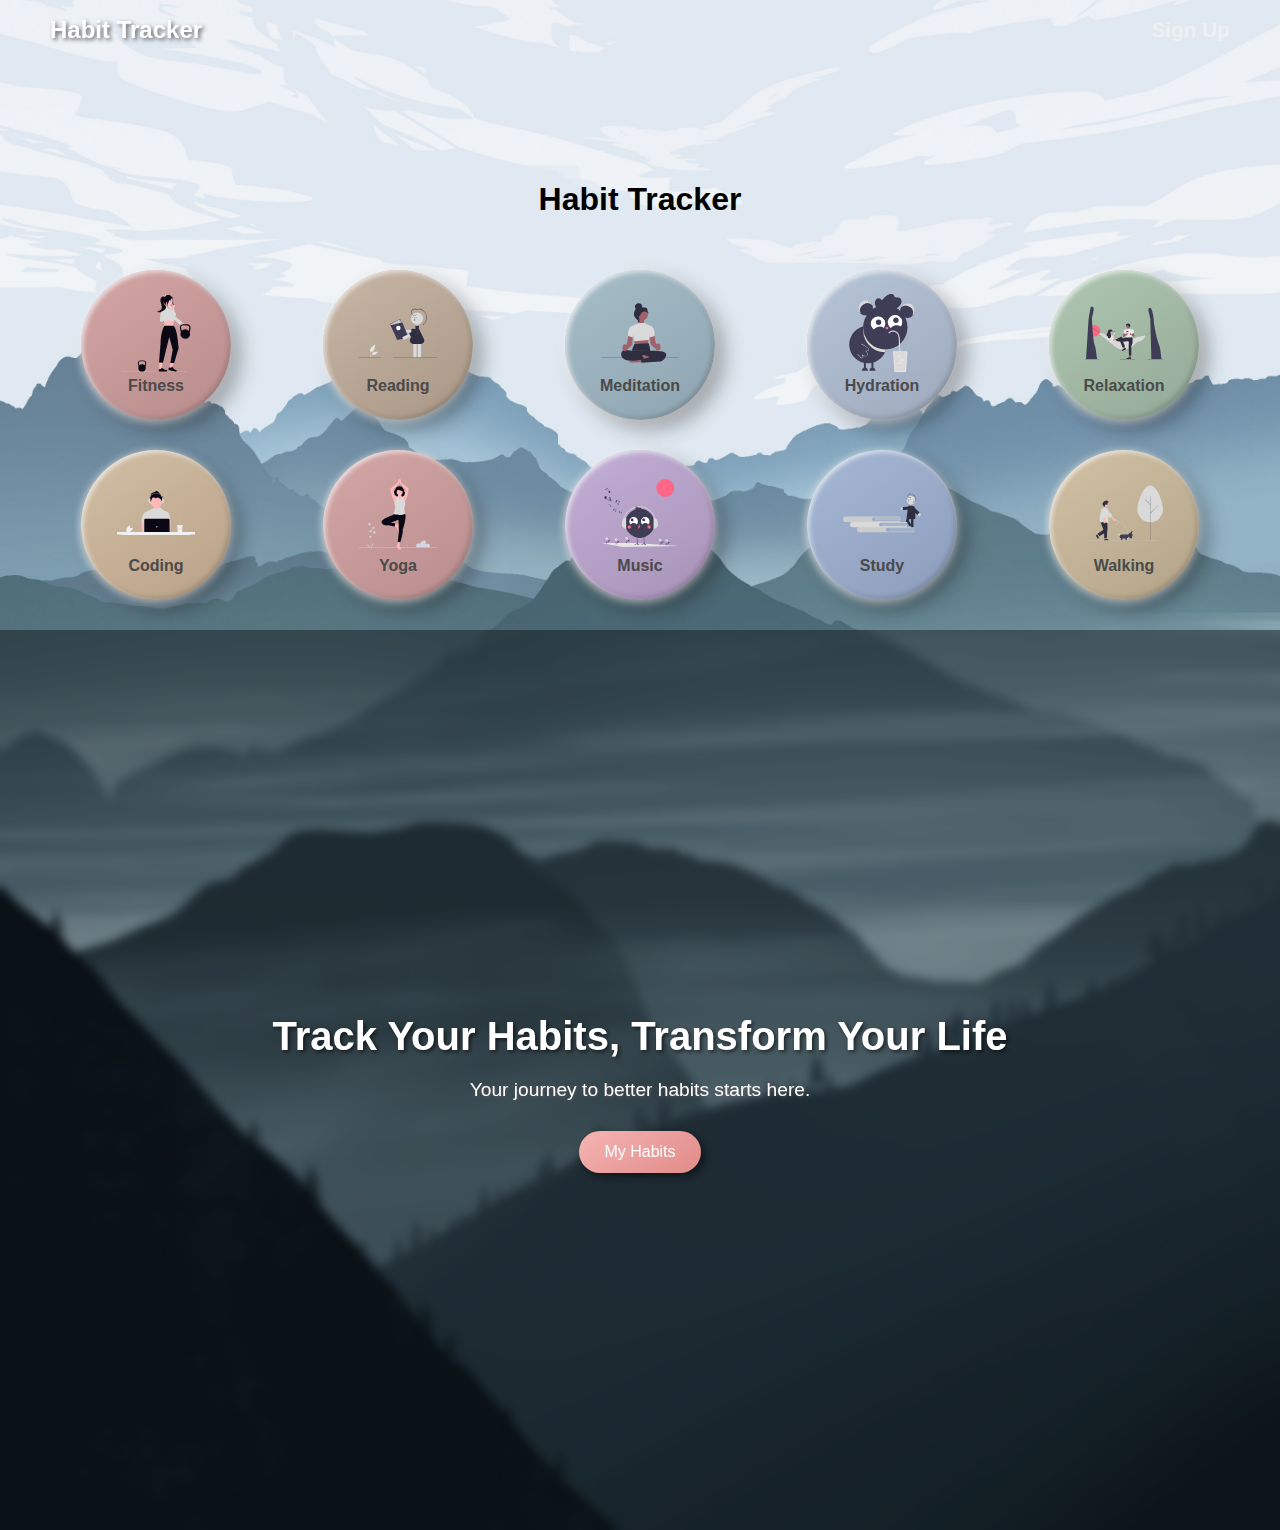
==== commit 90693cc8: "адаптивность" ====
--- a/index.html
+++ b/index.html
@@ -1,4 +1,27 @@
 <!DOCTYPE html>
+<html lang="ru">
+<head>
+    <meta charset="UTF-8">
+    <meta name="viewport" content="width=device-width, initial-scale=1.0">
+    <title>Трекер привычек</title>
+    <link rel="stylesheet" href="styles.css">
+</head>
+<body>
+    <div class="container">
+        <h1>Habit Tracker</h1>
+        <div class="grid">
+          <a href="calendar.html?habit=fitness" class="habit-button fitness"><img src="images/fitness.svg" alt="Fitness">Fitness</a>
+          <a href="calendar.html?habit=reading" class="habit-button reading"><img src="images/reading.svg" alt="Reading">Reading</a>
+          <a href="calendar.html?habit=meditation" class="habit-button meditation"><img src="images/meditation.svg" alt="Meditation">Meditation</a>
+          <a href="calendar.html?habit=hydration" class="habit-button hydration"><img src="images/hydration.svg" alt="Hydration">Hydration</a>
+          <a href="calendar.html?habit=relaxation" class="habit-button relaxation"><img src="images/relaxation.svg" alt="Relaxation">Relaxation</a>
+          <a href="calendar.html?habit=coding" class="habit-button coding"><img src="images/coding.svg" alt="Coding">Coding</a>
+          <a href="calendar.html?habit=yoga" class="habit-button yoga"><img src="images/yoga.svg" alt="Yoga">Yoga</a>
+          <a href="calendar.html?habit=music" class="habit-button music"><img src="images/music.svg" alt="Music">Music</a>
+          <a href="calendar.html?habit=study" class="habit-button study"><img src="images/study.svg" alt="Study">Study</a>
+          <a href="calendar.html?habit=walking" class="habit-button walking"><img src="images/walking.svg" alt="Walking">Walking</a>
+      </div>      
+  </div>
 <html lang="en">
   <head>
     <meta charset="UTF-8" />
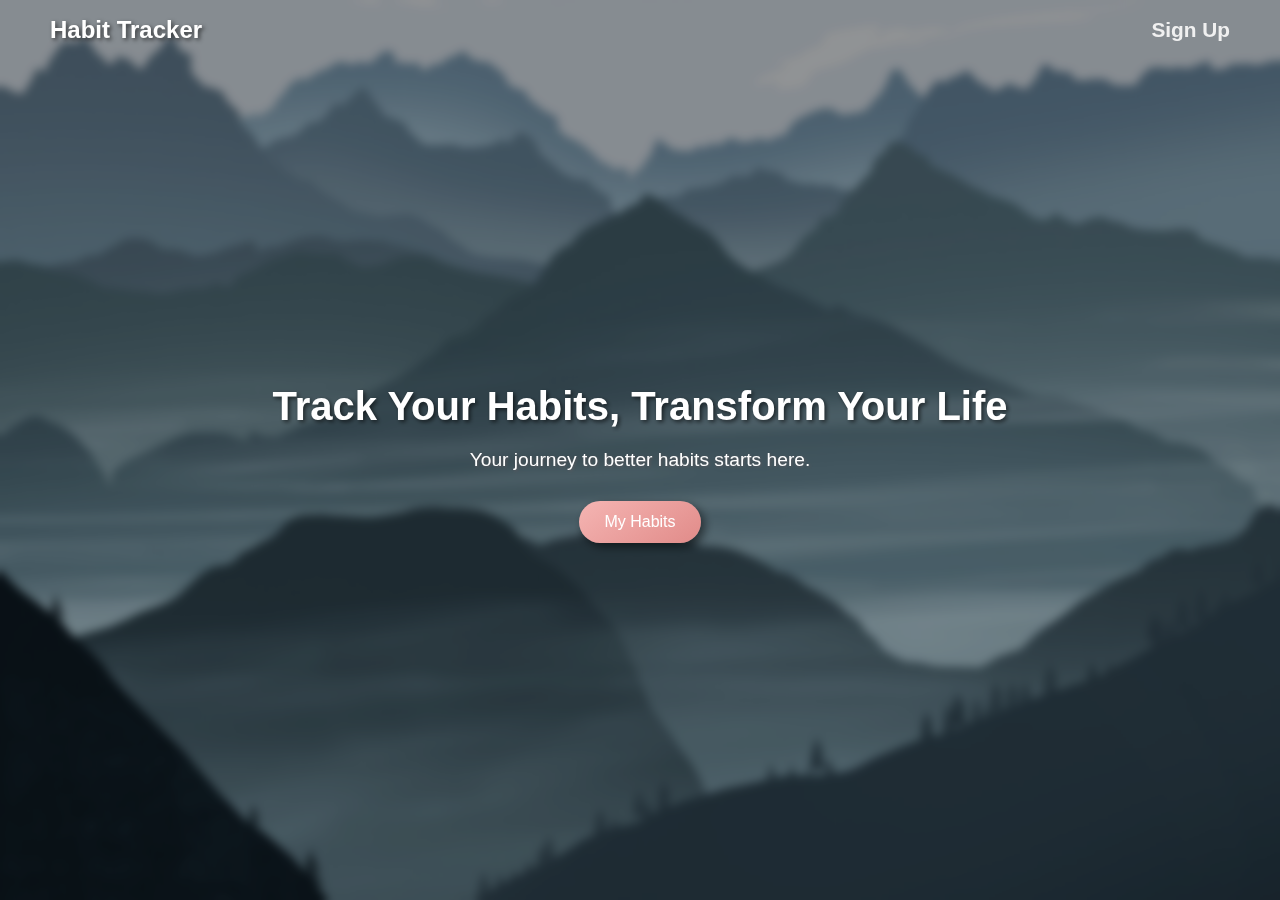
==== commit a27445df: "final layout fix" ====
--- a/index.html
+++ b/index.html
@@ -1,27 +1,4 @@
 <!DOCTYPE html>
-<html lang="ru">
-<head>
-    <meta charset="UTF-8">
-    <meta name="viewport" content="width=device-width, initial-scale=1.0">
-    <title>Трекер привычек</title>
-    <link rel="stylesheet" href="styles.css">
-</head>
-<body>
-    <div class="container">
-        <h1>Habit Tracker</h1>
-        <div class="grid">
-          <a href="calendar.html?habit=fitness" class="habit-button fitness"><img src="images/fitness.svg" alt="Fitness">Fitness</a>
-          <a href="calendar.html?habit=reading" class="habit-button reading"><img src="images/reading.svg" alt="Reading">Reading</a>
-          <a href="calendar.html?habit=meditation" class="habit-button meditation"><img src="images/meditation.svg" alt="Meditation">Meditation</a>
-          <a href="calendar.html?habit=hydration" class="habit-button hydration"><img src="images/hydration.svg" alt="Hydration">Hydration</a>
-          <a href="calendar.html?habit=relaxation" class="habit-button relaxation"><img src="images/relaxation.svg" alt="Relaxation">Relaxation</a>
-          <a href="calendar.html?habit=coding" class="habit-button coding"><img src="images/coding.svg" alt="Coding">Coding</a>
-          <a href="calendar.html?habit=yoga" class="habit-button yoga"><img src="images/yoga.svg" alt="Yoga">Yoga</a>
-          <a href="calendar.html?habit=music" class="habit-button music"><img src="images/music.svg" alt="Music">Music</a>
-          <a href="calendar.html?habit=study" class="habit-button study"><img src="images/study.svg" alt="Study">Study</a>
-          <a href="calendar.html?habit=walking" class="habit-button walking"><img src="images/walking.svg" alt="Walking">Walking</a>
-      </div>      
-  </div>
 <html lang="en">
   <head>
     <meta charset="UTF-8" />
--- a/styles.css
+++ b/styles.css
@@ -1,4 +1,3 @@
-/* good */
 body {
   background-image: url("images/mountains.jpg");
   background-size: cover;
@@ -13,10 +12,42 @@
   align-items: center;
   padding-bottom: 20px;
   margin: 0;
-  padding: 0;
   overflow-y: auto;
   overflow-x: hidden;
   height: auto;
+}
+
+body {
+  padding: 0 5%;
+  font-size: 1rem;
+}
+
+@media (min-width: 1200px) {
+  .container {
+    max-width: 1000px;
+    gap: 30px;
+  }
+}
+
+@media (min-width: 1440px) {
+  .container {
+    max-width: 1200px;
+  }
+  .hero-content h1 {
+    font-size: 3rem;
+  }
+}
+
+@media (min-width: 1600px) {
+  .grid {
+    grid-template-columns: repeat(auto-fit, minmax(250px, 1fr));
+  }
+}
+
+@media (min-width: 1920px) {
+  body {
+    transform: scale(1.05);
+  }
 }
 
 html,
@@ -86,9 +117,15 @@
   transform: scaleX(1);
 }
 
+@media (min-width: 1400px) {
+  .navbar {
+    padding: 0 80px;
+  }
+}
+
 .hero-section {
   height: 100vh;
-  width: 100vw;
+  width: 100%;
   display: flex;
   flex-direction: column;
   justify-content: center;
@@ -131,16 +168,16 @@
 }
 
 .container {
-  padding-top: 100px; /* this*/
+  padding-top: 100px;
   width: 100%;
   max-width: 1200px;
   margin: 0 auto;
   display: flex;
-  align-items: center; /* Center content */
-  min-height: auto; /* Allow growth */
-  overflow-y: auto; /* Ensure scrolling */
+  align-items: center;
+  min-height: auto;
+  overflow-y: auto;
   flex-wrap: wrap;
-  flex-direction: column; /* Ensure buttons stack naturally */
+  flex-direction: column;
   justify-content: center;
   gap: 20px;
   padding-bottom: 0;
@@ -163,14 +200,14 @@
   overflow: visible;
 }
 
-/* === 3D КНОПКИ === */
 .habit-button {
   text-decoration: none;
   border: none;
   border-radius: 50%;
-  width: 150px;
-  height: 150px;
-  max-height: 150px;
+  width: clamp(150px, 10vw, 200px);
+  height: clamp(140px, 10vw, 200px);
+  max-height: 200px;
+  max-width: 200px;
   font-size: 16px;
   font-weight: bold;
   color: #4a4a4a;
@@ -178,7 +215,7 @@
   flex-direction: column;
   align-items: center;
   justify-content: center;
-  background: linear-gradient(145deg, #e8e8e8, #c5c5c5); /* Объёмный эффект */
+  background: linear-gradient(145deg, #e8e8e8, #c5c5c5);
   overflow: visible;
   box-sizing: border-box;
   margin: 0;
@@ -186,7 +223,6 @@
   position: relative;
   margin-top: 10px;
 
-  /* ГЛУБОКИЕ ТЕНИ (эффект выпуклости) */
   box-shadow: 10px 10px 20px rgba(0, 0, 0, 0.3),
     0px 2px 10px rgba(255, 255, 255, 0.9),
     inset 2px 2px 5px rgba(255, 255, 255, 0.7),
@@ -196,61 +232,57 @@
   cursor: pointer;
 }
 
-/* При нажатии (эффект вдавливания) */
 .habit-button:active {
   box-shadow: inset 8px 8px 15px rgba(0, 0, 0, 0.3),
     inset -8px -8px 15px rgba(255, 255, 255, 0.9);
   transform: scale(0.95);
 }
 
-/* Иконки */
 .habit-button img {
   width: 60%;
   height: 60%;
   margin-bottom: 5px;
 }
 
-/* Анимация при наведении */
 .habit-button:hover {
   transform: scale(1.1);
 }
 
-/* 🎨 Точные пастельные цвета */
 .habit-button.fitness {
-  background: linear-gradient(145deg, #d4a5a5, #b88c8c); /* Muted Rose */
+  background: linear-gradient(145deg, #f8c8dc, #e4b4c5);
 }
 .habit-button.reading {
-  background: linear-gradient(145deg, #c8b6a6, #a99786); /* Soft Coffee */
+  background: linear-gradient(145deg, #f5d0c8, #e2bcb2);
 }
 .habit-button.meditation {
-  background: linear-gradient(145deg, #a7bfc9, #8ea3b0); /* Faded Steel Blue */
+  background: linear-gradient(145deg, #f0e6ef, #dcced9);
 }
 .habit-button.hydration {
-  background: linear-gradient(145deg, #b8c6d9, #9da8bb); /* Subtle Cloud Blue */
+  background: linear-gradient(145deg, #e6f0c2, #cfe0a8);
 }
 .habit-button.relaxation {
-  background: linear-gradient(145deg, #afc8b2, #94a897); /* Gentle Sage Green */
+  background: linear-gradient(145deg, #d8e2dc, #c4cec8);
 }
 .habit-button.coding {
-  background: linear-gradient(145deg, #d1bfa5, #b9a188); /* Classy Sandstone */
+  background: linear-gradient(145deg, #c8e6bf, #b0d8a7);
 }
 .habit-button.yoga {
-  background: linear-gradient(145deg, #d5a7a7, #b88d8d); /* Elegant Blush */
+  background: linear-gradient(145deg, #b5e4fa, #9fd4e4);
 }
 .habit-button.music {
-  background: linear-gradient(145deg, #c3b0d6, #a791b7); /* Soft Lavender */
+  background: linear-gradient(145deg, #a7c7e7, #92b4d1);
 }
 .habit-button.study {
-  background: linear-gradient(145deg, #a5b8d4, #8c9dbb); /* Muted Denim Blue */
+  background: linear-gradient(145deg, #d0bfff, #b8a7e6);
 }
 .habit-button.walking {
-  background: linear-gradient(145deg, #d1c1a5, #b3a489); /* Warm Oat Beige */
+  background: linear-gradient(145deg, #e9c4ef, #d3aedd);
 }
 
 .delete-button {
   position: absolute;
-  top: -10px; /* Adjust position slightly above */
-  right: -10px; /* Adjust position slightly outside */
+  top: -10px;
+  right: -10px;
   width: 30px;
   height: 30px;
   background: #121111;
@@ -258,7 +290,7 @@
   font-size: 16px;
   border: none;
   border-radius: 50%;
-  display: none; /* Initially hidden */
+  display: none;
   align-items: center;
   justify-content: center;
   cursor: pointer;
@@ -269,7 +301,7 @@
 }
 
 .habit-button:hover .delete-button {
-  display: flex !important; /* Show button on hover */
+  display: flex !important;
 }
 
 .delete-button:hover {
@@ -284,12 +316,12 @@
 .habit-button::after {
   content: "";
   position: absolute;
-  top: -10px; /* Adjust as needed */
-  right: -10px; /* Adjust as needed */
-  width: 40px; /* Width of the invisible bridge */
-  height: 40px; /* Height of the invisible bridge */
-  background: transparent; /* Invisible area */
-  pointer-events: auto; /* Allows hover detection */
+  top: -10px;
+  right: -10px;
+  width: 40px;
+  height: 40px;
+  background: transparent;
+  pointer-events: auto;
 }
 
 .add-button {
@@ -333,20 +365,20 @@
   padding: 20px;
   border-radius: 10px;
   text-align: center;
-  background: #d8e2dc; /* Soft pink background */
-  box-shadow: 0px 0px 20px rgba(0, 0, 0, 0.2); /* Softer, more diffused shadow */
-  overflow: hidden; /* For rounded corners on top */
+  background: #d8e2dc;
+  box-shadow: 0px 0px 20px rgba(0, 0, 0, 0.2);
+  overflow: hidden;
 }
 
 .modal-content {
   display: flex;
   flex-direction: column;
   align-items: center;
-  padding: 25px; /* Increased padding */
+  padding: 25px;
 }
 
 .modal h2 {
-  color: #d14f8a; /* Deeper pink title */
+  color: #d14f8a;
   margin-bottom: 20px;
   font-weight: 600;
 }
@@ -361,59 +393,51 @@
 
 .modal input[type="text"],
 .modal input[type="file"] {
-  width: calc(100% - 22px); /* Account for padding and border */
+  width: calc(100% - 22px);
   padding: 10px;
   margin: 15px 0;
-  border: 1px solid #f0b8c8; /* Lighter pink border */
-  border-radius: 8px; /* Slightly more rounded corners */
-  box-sizing: border-box; /* Prevents padding from increasing width */
-  transition: border-color 0.3s; /* Smooth border color transition */
+  border: 1px solid #f0b8c8;
+  border-radius: 8px;
+  box-sizing: border-box;
+  transition: border-color 0.3s;
 }
 
 .modal input[type="text"]:focus,
 .modal input[type="file"]:focus {
   outline: none;
-  border-color: #d14f8a; /* Highlight on focus */
-  box-shadow: 0 0 5px rgba(210, 80, 137, 0.2); /* Subtle glow on focus */
+  border-color: #d14f8a;
+  box-shadow: 0 0 5px rgba(210, 80, 137, 0.2);
 }
 
 .modal label {
-  color: #d14f8a; /* Pink label color */
+  color: #d14f8a;
   margin-bottom: 5px;
-  display: block; /* Makes the label a block element */
-  text-align: left; /* Align label text to the left */
+  display: block;
+  text-align: left;
 }
 
 .modal button {
   margin-top: 10px;
-  background: linear-gradient(145deg, #f781bf, #e15b9b); /* Pink gradient */
+  background: linear-gradient(145deg, #f781bf, #e15b9b);
   color: white;
   padding: 12px 25px;
   border: none;
-  border-radius: 8px; /* More rounded button */
-  cursor: pointer;
-  transition: background 0.3s, transform 0.2s, box-shadow 0.2s; /* Added transitions */
-  box-shadow: 3px 3px 6px rgba(0, 0, 0, 0.2); /* Added a subtle shadow */
+  border-radius: 8px;
+  cursor: pointer;
+  transition: background 0.3s, transform 0.2s, box-shadow 0.2s;
+  box-shadow: 3px 3px 6px rgba(0, 0, 0, 0.2);
 }
 
 .modal button:hover {
-  background: linear-gradient(
-    145deg,
-    #f990c7,
-    #e667a4
-  ); /* Darker pink on hover */
-  transform: translateY(-2px); /* Slightly lift on hover */
-  box-shadow: 5px 5px 8px rgba(0, 0, 0, 0.25); /* More prominent shadow on hover */
+  background: linear-gradient(145deg, #f990c7, #e667a4);
+  transform: translateY(-2px);
+  box-shadow: 5px 5px 8px rgba(0, 0, 0, 0.25);
 }
 
 .modal button:active {
-  background: linear-gradient(
-    145deg,
-    #e15b9b,
-    #f781bf
-  ); /* Reversed gradient on click */
-  transform: translateY(0); /* Reset transform on click */
-  box-shadow: inset 2px 2px 4px rgba(0, 0, 0, 0.15); /* Inset shadow on click */
+  background: linear-gradient(145deg, #e15b9b, #f781bf);
+  transform: translateY(0);
+  box-shadow: inset 2px 2px 4px rgba(0, 0, 0, 0.15);
 }
 
 .close {
@@ -422,24 +446,21 @@
   top: 10px;
   cursor: pointer;
   font-size: 20px;
-  color: #d14f8a; /* Pink close icon */
-  opacity: 0.8; /* Slightly less opaque */
-  transition: opacity 0.3s; /* Smooth transition for opacity */
+  color: #d14f8a;
+  opacity: 0.8;
+  transition: opacity 0.3s;
 }
 
 .close:hover {
-  opacity: 1; /* Fully opaque on hover */
-  transform: scale(1.1); /* Slightly enlarge on hover */
+  opacity: 1;
+  transform: scale(1.1);
 }
 
 .color-options {
   gap: 10px;
   display: grid;
-  grid-template-columns: repeat(
-    auto-fit,
-    minmax(35px, 1fr)
-  ); /* Responsive columns */
-  grid-gap: 10px; /* Consistent gap between colors */
+  grid-template-columns: repeat(auto-fit, minmax(35px, 1fr));
+  grid-gap: 10px;
   margin: 15px 0;
   justify-content: center;
   max-width: 250px;
@@ -450,23 +471,22 @@
   height: 35px;
   border-radius: 50%;
   cursor: pointer;
-  border: 3px solid transparent; /* Increased border width */
-  transition: transform 0.2s, border-color 0.2s; /* Added transitions */
-  box-shadow: 2px 2px 4px rgba(0, 0, 0, 0.15); /* Added a subtle shadow */
+  border: 3px solid transparent;
+  transition: transform 0.2s, border-color 0.2s;
+  box-shadow: 2px 2px 4px rgba(0, 0, 0, 0.15);
 }
 
 .color-choice:hover {
-  transform: scale(1.1); /* Slightly enlarge on hover */
-  box-shadow: 3px 3px 5px rgba(0, 0, 0, 0.2); /* More prominent shadow on hover */
+  transform: scale(1.1);
+  box-shadow: 3px 3px 5px rgba(0, 0, 0, 0.2);
 }
 
 .color-choice.selected {
   border: 2px solid black;
-  border-color: #d14f8a; /* Pink border for selected color */
+  border-color: #d14f8a;
   box-shadow: 0 0 8px rgba(210, 80, 137, 0.3);
 }
 
-/* Center the entire form */
 .auth-container {
   display: flex;
   justify-content: center;
@@ -474,16 +494,15 @@
   width: 100%;
   max-width: 400px;
   margin: auto;
-  padding: 20px; /* Added padding for spacing */
+  padding: 20px;
   flex-grow: 1;
-  height: 100vh; /* Ensure it takes up full viewport height */
+  height: 100vh;
   box-sizing: border-box;
 }
 
-/* Adjust form box styling */
 .auth-box {
   background: rgba(255, 255, 255, 0.95);
-  padding: 40px; /* Increased padding for better spacing */
+  padding: 40px;
   border-radius: 12px;
   box-shadow: 0 4px 12px rgba(0, 0, 0, 0.2);
   text-align: center;
@@ -491,30 +510,27 @@
   max-width: 400px;
 }
 
-/* Style input fields */
 .input-group {
   width: 100%;
-  margin-bottom: 20px; /* Increased spacing between inputs */
+  margin-bottom: 20px;
 }
 
 .input-group input {
-  width: calc(100% - 24px); /* Adjusted width for uniform padding */
+  width: calc(100% - 24px);
   padding: 12px;
   font-size: 1rem;
   border: 1px solid #ccc;
-  border-radius: 8px; /* Slightly rounded edges */
+  border-radius: 8px;
   box-shadow: inset 0 2px 4px rgba(0, 0, 0, 0.1);
   transition: border 0.3s ease-in-out, box-shadow 0.3s ease-in-out;
 }
 
-/* Input focus styling */
 .input-group input:focus {
   border-color: #007bff;
   box-shadow: 0 0 6px rgba(0, 123, 255, 0.25);
   outline: none;
 }
 
-/* Adjust submit button */
 .auth-button {
   width: 100%;
   padding: 12px;
@@ -531,10 +547,3 @@
   background-color: #267e39;
   transform: translateY(-2px);
 }
-
-/* Responsive tweaks */
-@media (max-width: 600px) {
-  .auth-box {
-    padding: 20px; /* Adjust padding for smaller screens */
-  }
-}
